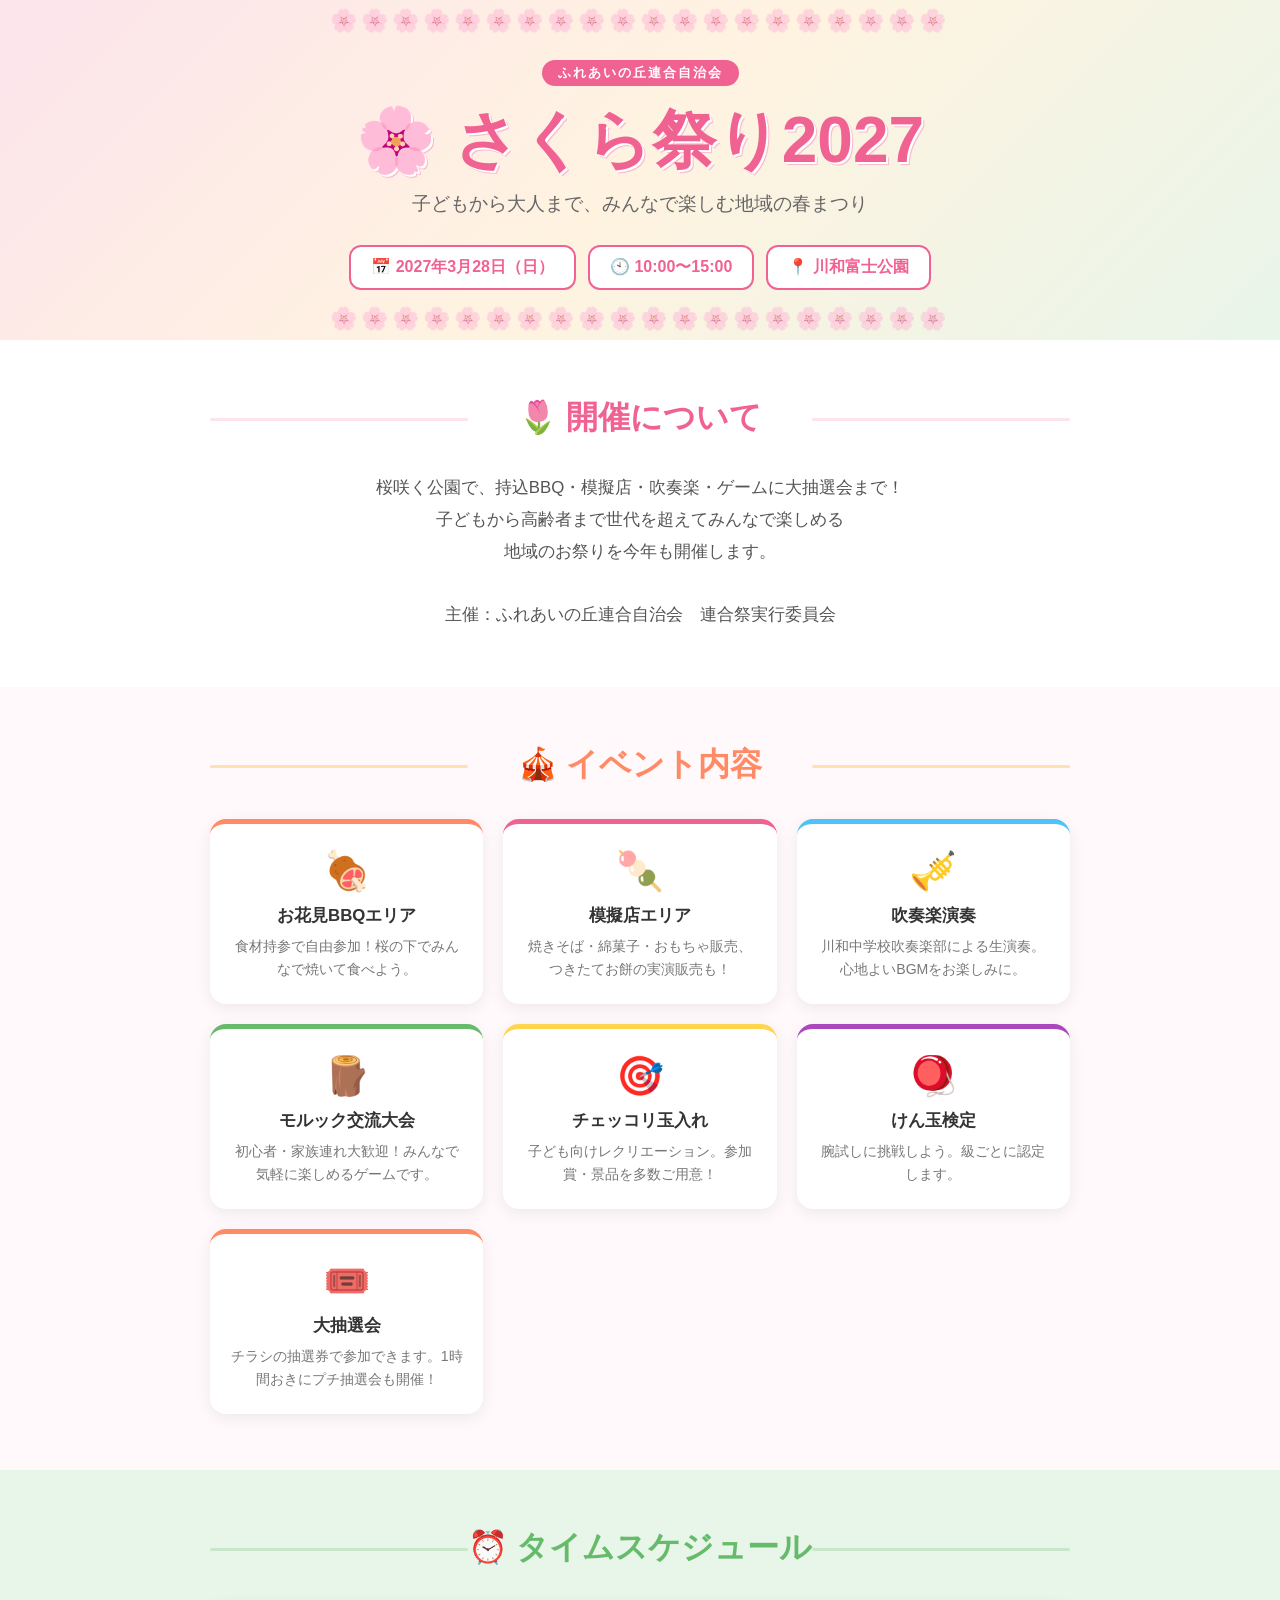
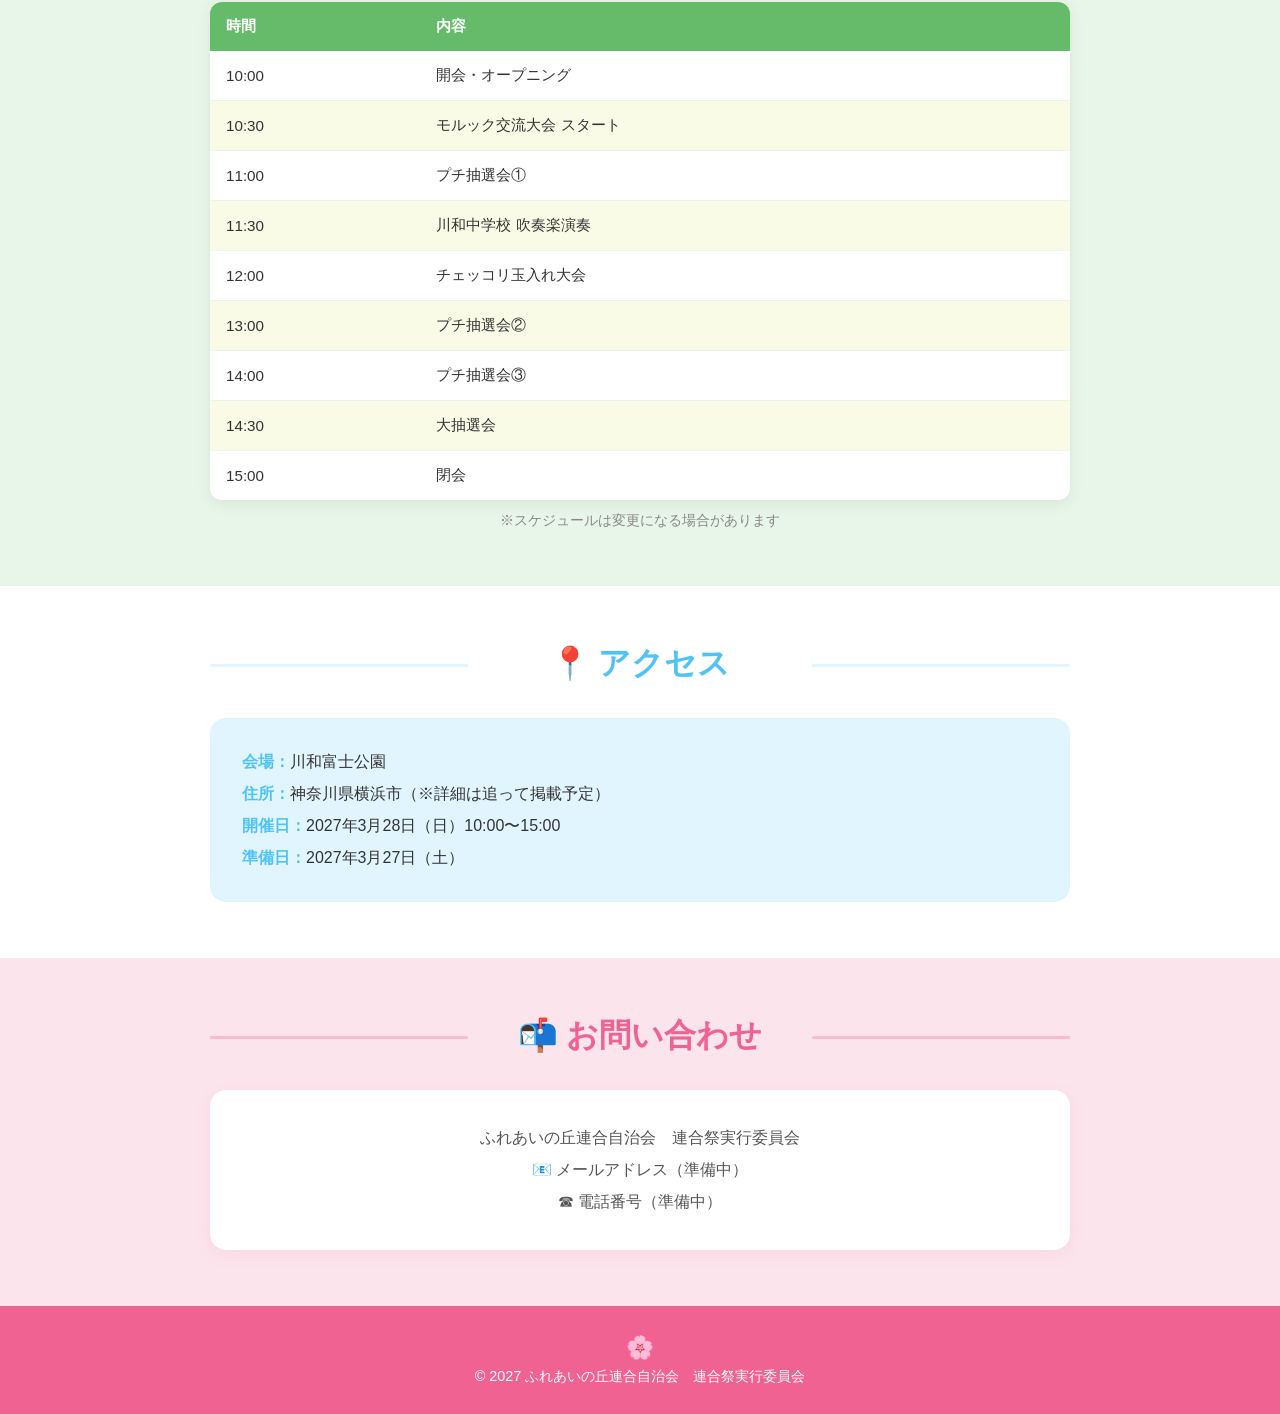
==== index.html @ 4906954d "Initial commit: さくら祭り2027 広報ホームページ" ====
<!DOCTYPE html>
<html lang="ja">
<head>
  <meta charset="UTF-8">
  <meta name="viewport" content="width=device-width, initial-scale=1.0">
  <title>さくら祭り2027｜ふれあいの丘連合自治会</title>
  <style>
    :root {
      --pink:   #f06292;
      --pink-l: #fce4ec;
      --green:  #66bb6a;
      --yellow: #ffd54f;
      --orange: #ff8a65;
      --blue:   #4fc3f7;
      --text:   #333;
    }

    * { box-sizing: border-box; margin: 0; padding: 0; }

    body {
      font-family: 'Hiragino Kaku Gothic ProN', 'Meiryo', sans-serif;
      color: var(--text);
      background: #fff9fb;
      overflow-x: hidden;
    }

    /* ===== HERO ===== */
    .hero {
      background: linear-gradient(135deg, #fce4ec 0%, #fff3e0 50%, #e8f5e9 100%);
      text-align: center;
      padding: 60px 20px 50px;
      position: relative;
      overflow: hidden;
    }

    .hero::before {
      content: "🌸🌸🌸🌸🌸🌸🌸🌸🌸🌸🌸🌸🌸🌸🌸🌸🌸🌸🌸🌸";
      position: absolute;
      top: 8px;
      left: 0;
      right: 0;
      font-size: 22px;
      letter-spacing: 4px;
      opacity: 0.55;
    }
    .hero::after {
      content: "🌸🌸🌸🌸🌸🌸🌸🌸🌸🌸🌸🌸🌸🌸🌸🌸🌸🌸🌸🌸";
      position: absolute;
      bottom: 8px;
      left: 0;
      right: 0;
      font-size: 22px;
      letter-spacing: 4px;
      opacity: 0.55;
    }

    .hero-badge {
      display: inline-block;
      background: var(--pink);
      color: #fff;
      font-size: 13px;
      font-weight: bold;
      padding: 4px 16px;
      border-radius: 20px;
      margin-bottom: 16px;
      letter-spacing: 2px;
    }

    .hero h1 {
      font-size: clamp(2rem, 8vw, 4rem);
      color: var(--pink);
      text-shadow: 2px 2px 0 #fff, 3px 3px 0 #f8bbd0;
      line-height: 1.2;
      margin-bottom: 12px;
    }

    .hero .subtitle {
      font-size: clamp(0.95rem, 3vw, 1.2rem);
      color: #666;
      margin-bottom: 28px;
    }

    .hero-info {
      display: inline-flex;
      flex-wrap: wrap;
      gap: 12px;
      justify-content: center;
    }

    .hero-info-item {
      background: #fff;
      border: 2px solid var(--pink);
      border-radius: 12px;
      padding: 10px 20px;
      font-size: 1rem;
      font-weight: bold;
      color: var(--pink);
    }

    /* ===== SECTION BASE ===== */
    section {
      padding: 56px 20px;
      max-width: 900px;
      margin: 0 auto;
    }

    .section-title {
      text-align: center;
      font-size: clamp(1.4rem, 4vw, 2rem);
      font-weight: bold;
      margin-bottom: 32px;
      position: relative;
    }

    .section-title span {
      display: inline-block;
      padding: 0 16px;
    }

    .section-title::before,
    .section-title::after {
      content: "";
      position: absolute;
      top: 50%;
      width: 30%;
      height: 3px;
      border-radius: 2px;
    }

    .section-title::before { left: 0; }
    .section-title::after  { right: 0; }

    /* ===== ABOUT ===== */
    .about-bg { background: #fff; }

    .about-bg .section-title { color: var(--pink); }
    .about-bg .section-title::before,
    .about-bg .section-title::after { background: var(--pink-l); }

    .about-text {
      font-size: 1.05rem;
      line-height: 1.9;
      text-align: center;
      color: #555;
    }

    /* ===== PROGRAM ===== */
    .program-bg { background: #fff9fb; }
    .program-bg .section-title { color: var(--orange); }
    .program-bg .section-title::before,
    .program-bg .section-title::after { background: #ffe0b2; }

    .program-grid {
      display: grid;
      grid-template-columns: repeat(auto-fit, minmax(220px, 1fr));
      gap: 20px;
    }

    .program-card {
      background: #fff;
      border-radius: 16px;
      padding: 24px 20px;
      text-align: center;
      box-shadow: 0 4px 16px rgba(0,0,0,0.07);
      transition: transform 0.2s;
      border-top: 5px solid;
    }

    .program-card:hover { transform: translateY(-4px); }

    .program-card:nth-child(1) { border-color: var(--orange); }
    .program-card:nth-child(2) { border-color: var(--pink); }
    .program-card:nth-child(3) { border-color: var(--blue); }
    .program-card:nth-child(4) { border-color: var(--green); }
    .program-card:nth-child(5) { border-color: var(--yellow); }
    .program-card:nth-child(6) { border-color: #ab47bc; }
    .program-card:nth-child(7) { border-color: var(--orange); }

    .program-card .icon { font-size: 2.4rem; margin-bottom: 10px; }
    .program-card h3 { font-size: 1.05rem; font-weight: bold; margin-bottom: 8px; }
    .program-card p  { font-size: 0.88rem; color: #777; line-height: 1.6; }

    /* ===== SCHEDULE ===== */
    .schedule-bg { background: #e8f5e9; }
    .schedule-bg .section-title { color: var(--green); }
    .schedule-bg .section-title::before,
    .schedule-bg .section-title::after { background: #c8e6c9; }

    .schedule-table {
      width: 100%;
      border-collapse: collapse;
      background: #fff;
      border-radius: 12px;
      overflow: hidden;
      box-shadow: 0 4px 16px rgba(0,0,0,0.07);
    }

    .schedule-table th {
      background: var(--green);
      color: #fff;
      padding: 14px 16px;
      text-align: left;
      font-size: 0.95rem;
    }

    .schedule-table td {
      padding: 14px 16px;
      border-bottom: 1px solid #e8f5e9;
      font-size: 0.95rem;
    }

    .schedule-table tr:last-child td { border-bottom: none; }
    .schedule-table tr:nth-child(even) td { background: #f9fbe7; }

    /* ===== ACCESS ===== */
    .access-bg { background: #fff; }
    .access-bg .section-title { color: var(--blue); }
    .access-bg .section-title::before,
    .access-bg .section-title::after { background: #e1f5fe; }

    .access-box {
      background: #e1f5fe;
      border-radius: 16px;
      padding: 28px 32px;
      font-size: 1rem;
      line-height: 2;
    }

    .access-box strong { color: var(--blue); }

    /* ===== CONTACT ===== */
    .contact-bg { background: var(--pink-l); }
    .contact-bg .section-title { color: var(--pink); }
    .contact-bg .section-title::before,
    .contact-bg .section-title::after { background: #f8bbd0; }

    .contact-box {
      background: #fff;
      border-radius: 16px;
      padding: 32px;
      text-align: center;
      box-shadow: 0 4px 16px rgba(240,98,146,0.1);
    }

    .contact-box p { font-size: 1rem; line-height: 2; color: #555; }

    /* ===== FOOTER ===== */
    footer {
      background: var(--pink);
      color: #fff;
      text-align: center;
      padding: 28px 20px;
      font-size: 0.9rem;
    }

    footer .footer-emoji { font-size: 1.4rem; margin-bottom: 6px; }
  </style>
</head>
<body>

<!-- HERO -->
<header class="hero">
  <div class="hero-badge">ふれあいの丘連合自治会</div>
  <h1>🌸 さくら祭り2027</h1>
  <p class="subtitle">子どもから大人まで、みんなで楽しむ地域の春まつり</p>
  <div class="hero-info">
    <div class="hero-info-item">📅 2027年3月28日（日）</div>
    <div class="hero-info-item">🕙 10:00〜15:00</div>
    <div class="hero-info-item">📍 川和富士公園</div>
  </div>
</header>

<!-- ABOUT -->
<div class="about-bg">
  <section>
    <h2 class="section-title"><span>🌷 開催について</span></h2>
    <p class="about-text">
      桜咲く公園で、持込BBQ・模擬店・吹奏楽・ゲームに大抽選会まで！<br>
      子どもから高齢者まで世代を超えてみんなで楽しめる<br>
      地域のお祭りを今年も開催します。<br><br>
      主催：ふれあいの丘連合自治会　連合祭実行委員会
    </p>
  </section>
</div>

<!-- PROGRAM -->
<div class="program-bg">
  <section>
    <h2 class="section-title"><span>🎪 イベント内容</span></h2>
    <div class="program-grid">

      <div class="program-card">
        <div class="icon">🍖</div>
        <h3>お花見BBQエリア</h3>
        <p>食材持参で自由参加！桜の下でみんなで焼いて食べよう。</p>
      </div>

      <div class="program-card">
        <div class="icon">🍡</div>
        <h3>模擬店エリア</h3>
        <p>焼きそば・綿菓子・おもちゃ販売、つきたてお餅の実演販売も！</p>
      </div>

      <div class="program-card">
        <div class="icon">🎺</div>
        <h3>吹奏楽演奏</h3>
        <p>川和中学校吹奏楽部による生演奏。心地よいBGMをお楽しみに。</p>
      </div>

      <div class="program-card">
        <div class="icon">🪵</div>
        <h3>モルック交流大会</h3>
        <p>初心者・家族連れ大歓迎！みんなで気軽に楽しめるゲームです。</p>
      </div>

      <div class="program-card">
        <div class="icon">🎯</div>
        <h3>チェッコリ玉入れ</h3>
        <p>子ども向けレクリエーション。参加賞・景品を多数ご用意！</p>
      </div>

      <div class="program-card">
        <div class="icon">🪀</div>
        <h3>けん玉検定</h3>
        <p>腕試しに挑戦しよう。級ごとに認定します。</p>
      </div>

      <div class="program-card">
        <div class="icon">🎟️</div>
        <h3>大抽選会</h3>
        <p>チラシの抽選券で参加できます。1時間おきにプチ抽選会も開催！</p>
      </div>

    </div>
  </section>
</div>

<!-- SCHEDULE -->
<div class="schedule-bg">
  <section>
    <h2 class="section-title"><span>⏰ タイムスケジュール</span></h2>
    <table class="schedule-table">
      <thead>
        <tr>
          <th>時間</th>
          <th>内容</th>
        </tr>
      </thead>
      <tbody>
        <tr><td>10:00</td><td>開会・オープニング</td></tr>
        <tr><td>10:30</td><td>モルック交流大会 スタート</td></tr>
        <tr><td>11:00</td><td>プチ抽選会①</td></tr>
        <tr><td>11:30</td><td>川和中学校 吹奏楽演奏</td></tr>
        <tr><td>12:00</td><td>チェッコリ玉入れ大会</td></tr>
        <tr><td>13:00</td><td>プチ抽選会②</td></tr>
        <tr><td>14:00</td><td>プチ抽選会③</td></tr>
        <tr><td>14:30</td><td>大抽選会</td></tr>
        <tr><td>15:00</td><td>閉会</td></tr>
      </tbody>
    </table>
    <p style="text-align:center; margin-top:12px; font-size:0.85rem; color:#888;">※スケジュールは変更になる場合があります</p>
  </section>
</div>

<!-- ACCESS -->
<div class="access-bg">
  <section>
    <h2 class="section-title"><span>📍 アクセス</span></h2>
    <div class="access-box">
      <strong>会場：</strong>川和富士公園<br>
      <strong>住所：</strong>神奈川県横浜市（※詳細は追って掲載予定）<br>
      <strong>開催日：</strong>2027年3月28日（日）10:00〜15:00<br>
      <strong>準備日：</strong>2027年3月27日（土）
    </div>
  </section>
</div>

<!-- CONTACT -->
<div class="contact-bg">
  <section>
    <h2 class="section-title"><span>📬 お問い合わせ</span></h2>
    <div class="contact-box">
      <p>
        ふれあいの丘連合自治会　連合祭実行委員会<br>
        📧 メールアドレス（準備中）<br>
        ☎ 電話番号（準備中）
      </p>
    </div>
  </section>
</div>

<!-- FOOTER -->
<footer>
  <div class="footer-emoji">🌸</div>
  <p>© 2027 ふれあいの丘連合自治会　連合祭実行委員会</p>
</footer>

</body>
</html>
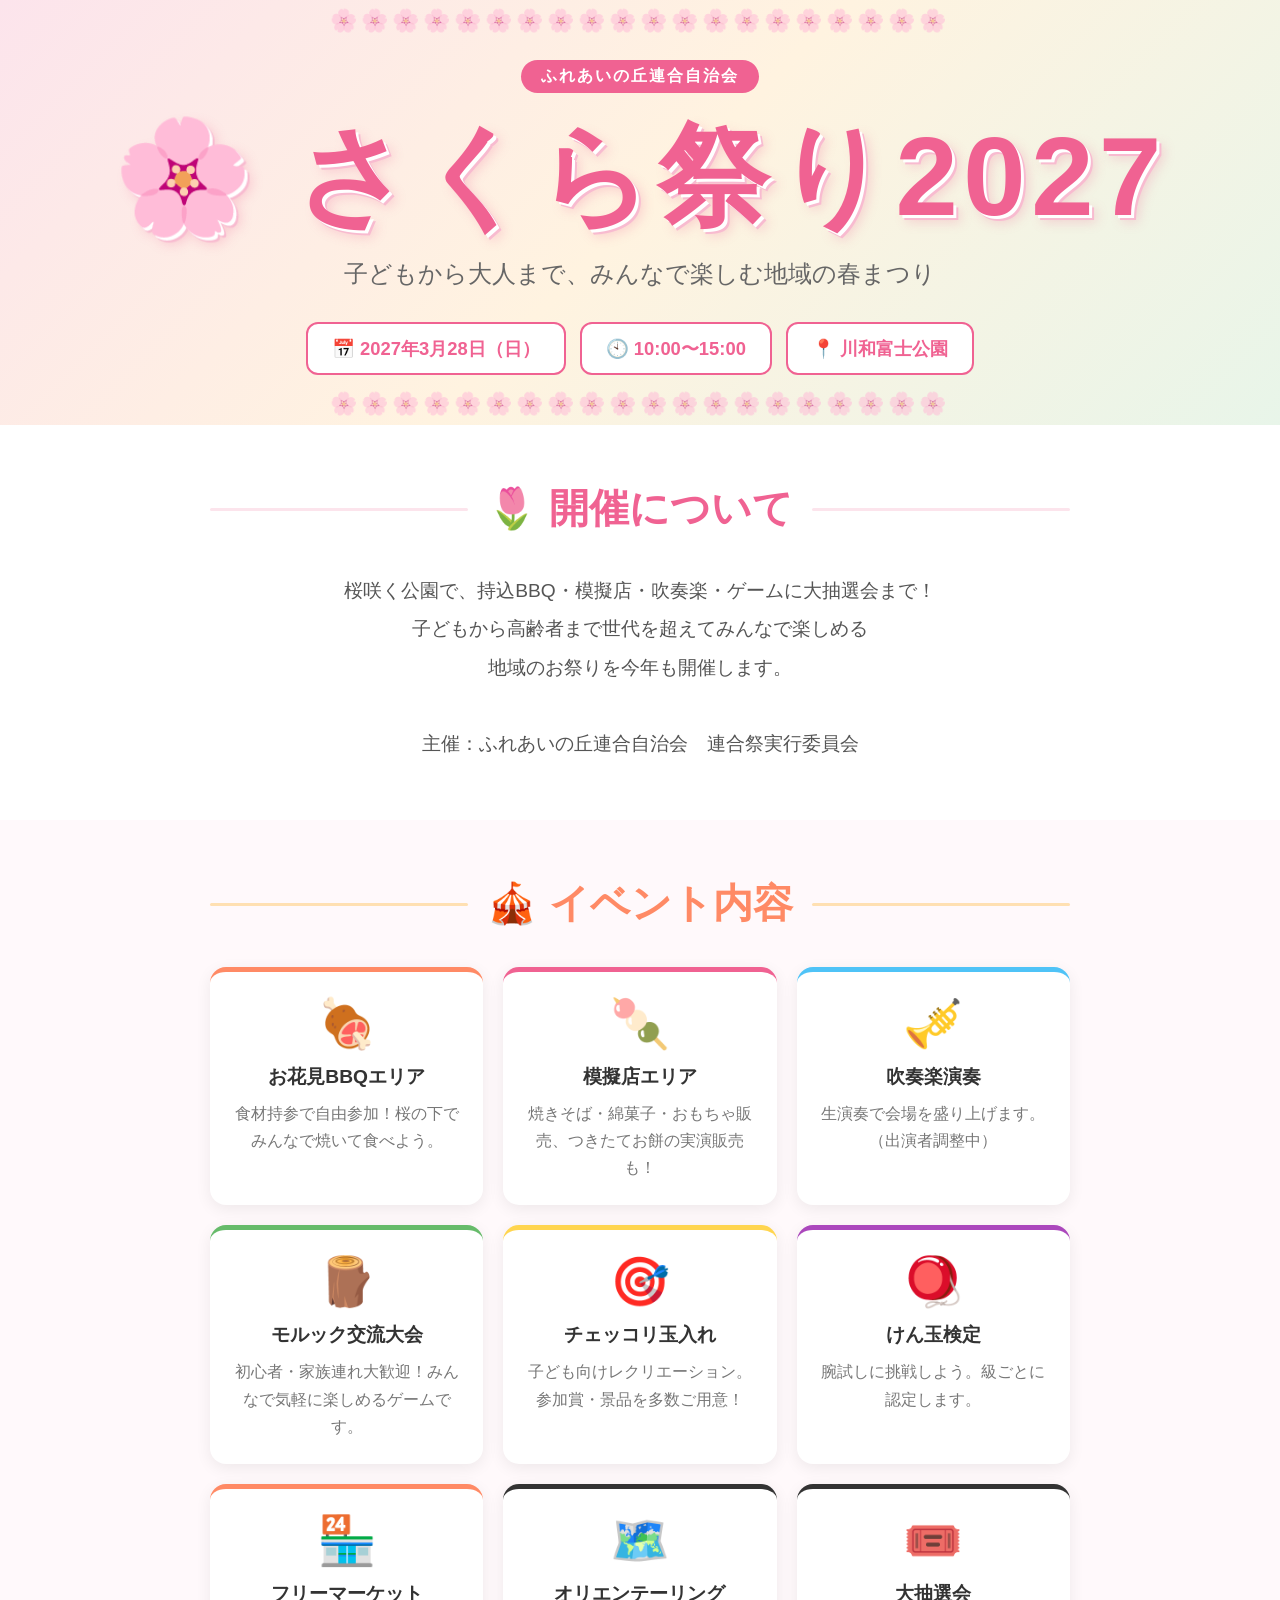
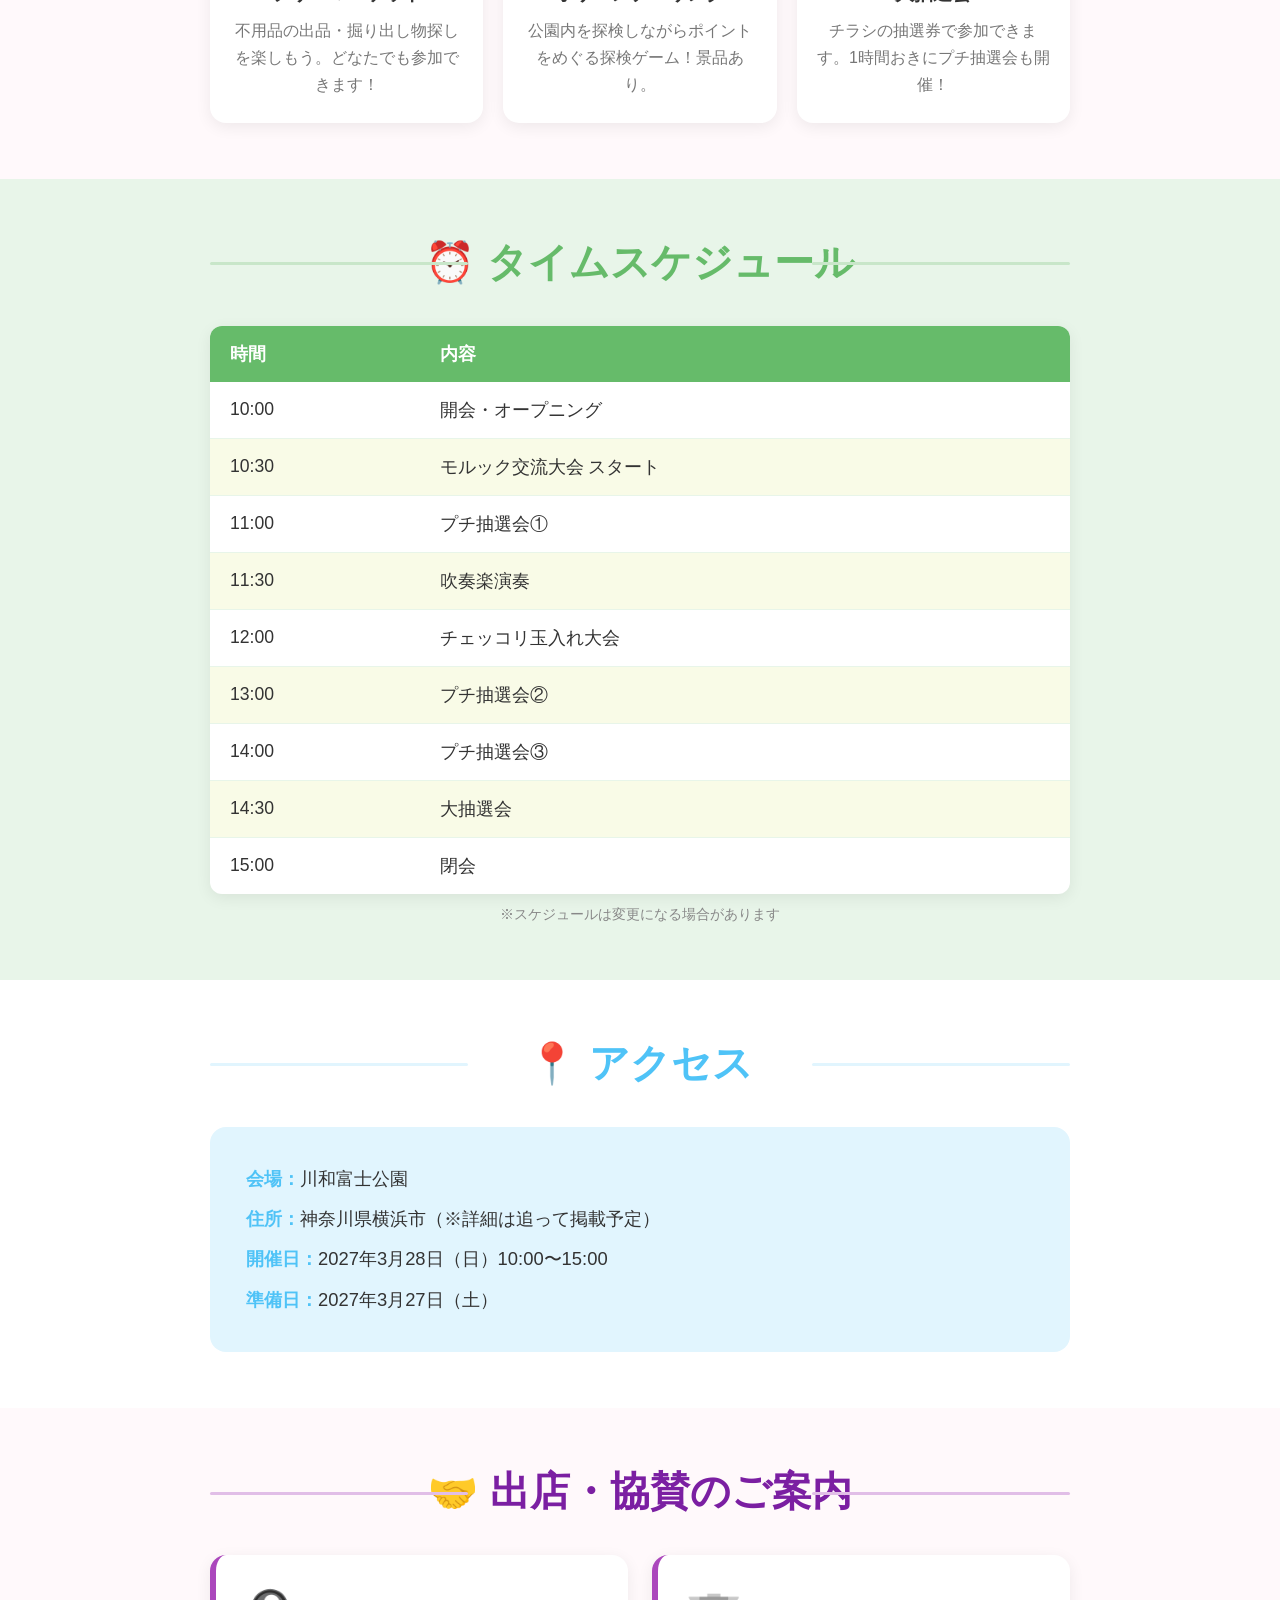
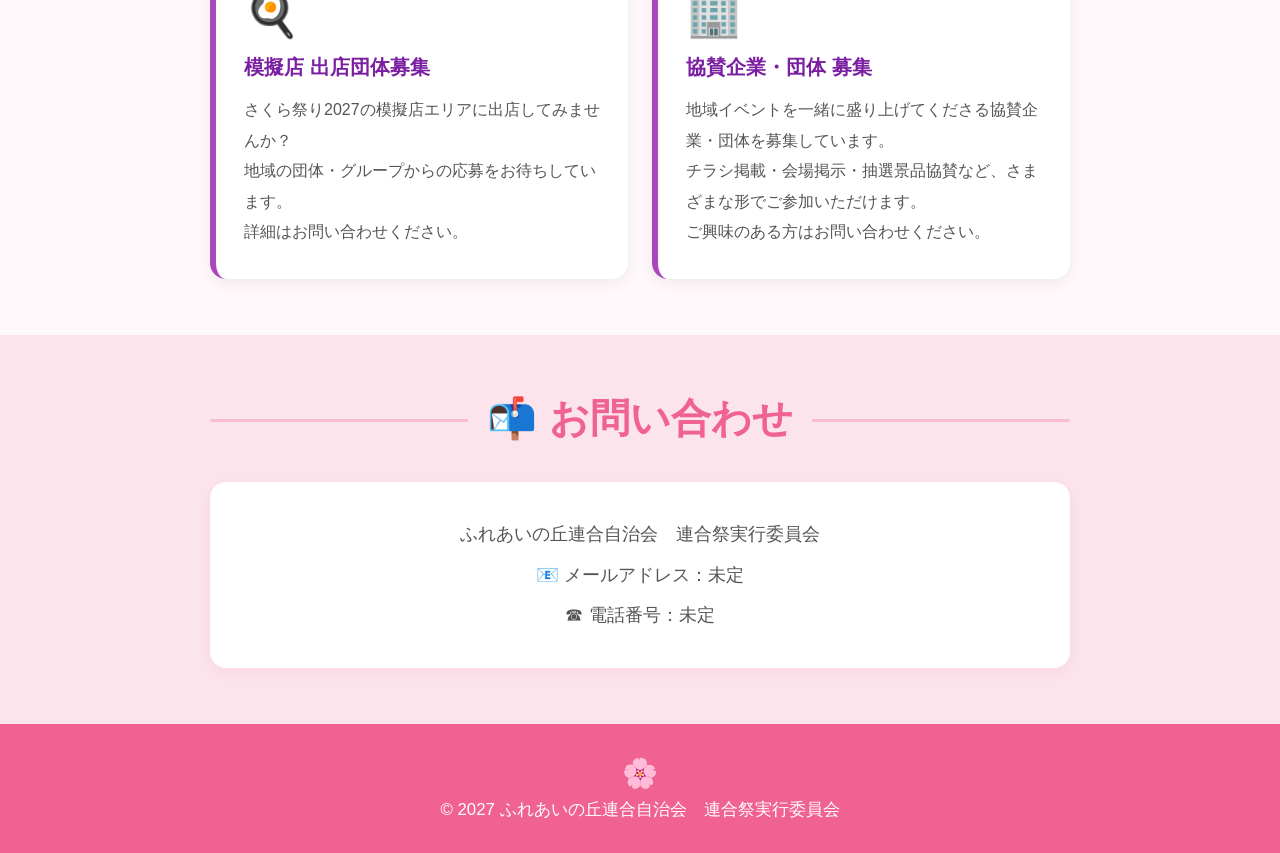
==== commit 4867f6f0: "イベント追加・修正、出店・協賛セクション追加、問い合わせ先を未定に変更" ====
--- a/index.html
+++ b/index.html
@@ -4,257 +4,7 @@
   <meta charset="UTF-8">
   <meta name="viewport" content="width=device-width, initial-scale=1.0">
   <title>さくら祭り2027｜ふれあいの丘連合自治会</title>
-  <style>
-    :root {
-      --pink:   #f06292;
-      --pink-l: #fce4ec;
-      --green:  #66bb6a;
-      --yellow: #ffd54f;
-      --orange: #ff8a65;
-      --blue:   #4fc3f7;
-      --text:   #333;
-    }
-
-    * { box-sizing: border-box; margin: 0; padding: 0; }
-
-    body {
-      font-family: 'Hiragino Kaku Gothic ProN', 'Meiryo', sans-serif;
-      color: var(--text);
-      background: #fff9fb;
-      overflow-x: hidden;
-    }
-
-    /* ===== HERO ===== */
-    .hero {
-      background: linear-gradient(135deg, #fce4ec 0%, #fff3e0 50%, #e8f5e9 100%);
-      text-align: center;
-      padding: 60px 20px 50px;
-      position: relative;
-      overflow: hidden;
-    }
-
-    .hero::before {
-      content: "🌸🌸🌸🌸🌸🌸🌸🌸🌸🌸🌸🌸🌸🌸🌸🌸🌸🌸🌸🌸";
-      position: absolute;
-      top: 8px;
-      left: 0;
-      right: 0;
-      font-size: 22px;
-      letter-spacing: 4px;
-      opacity: 0.55;
-    }
-    .hero::after {
-      content: "🌸🌸🌸🌸🌸🌸🌸🌸🌸🌸🌸🌸🌸🌸🌸🌸🌸🌸🌸🌸";
-      position: absolute;
-      bottom: 8px;
-      left: 0;
-      right: 0;
-      font-size: 22px;
-      letter-spacing: 4px;
-      opacity: 0.55;
-    }
-
-    .hero-badge {
-      display: inline-block;
-      background: var(--pink);
-      color: #fff;
-      font-size: 13px;
-      font-weight: bold;
-      padding: 4px 16px;
-      border-radius: 20px;
-      margin-bottom: 16px;
-      letter-spacing: 2px;
-    }
-
-    .hero h1 {
-      font-size: clamp(2rem, 8vw, 4rem);
-      color: var(--pink);
-      text-shadow: 2px 2px 0 #fff, 3px 3px 0 #f8bbd0;
-      line-height: 1.2;
-      margin-bottom: 12px;
-    }
-
-    .hero .subtitle {
-      font-size: clamp(0.95rem, 3vw, 1.2rem);
-      color: #666;
-      margin-bottom: 28px;
-    }
-
-    .hero-info {
-      display: inline-flex;
-      flex-wrap: wrap;
-      gap: 12px;
-      justify-content: center;
-    }
-
-    .hero-info-item {
-      background: #fff;
-      border: 2px solid var(--pink);
-      border-radius: 12px;
-      padding: 10px 20px;
-      font-size: 1rem;
-      font-weight: bold;
-      color: var(--pink);
-    }
-
-    /* ===== SECTION BASE ===== */
-    section {
-      padding: 56px 20px;
-      max-width: 900px;
-      margin: 0 auto;
-    }
-
-    .section-title {
-      text-align: center;
-      font-size: clamp(1.4rem, 4vw, 2rem);
-      font-weight: bold;
-      margin-bottom: 32px;
-      position: relative;
-    }
-
-    .section-title span {
-      display: inline-block;
-      padding: 0 16px;
-    }
-
-    .section-title::before,
-    .section-title::after {
-      content: "";
-      position: absolute;
-      top: 50%;
-      width: 30%;
-      height: 3px;
-      border-radius: 2px;
-    }
-
-    .section-title::before { left: 0; }
-    .section-title::after  { right: 0; }
-
-    /* ===== ABOUT ===== */
-    .about-bg { background: #fff; }
-
-    .about-bg .section-title { color: var(--pink); }
-    .about-bg .section-title::before,
-    .about-bg .section-title::after { background: var(--pink-l); }
-
-    .about-text {
-      font-size: 1.05rem;
-      line-height: 1.9;
-      text-align: center;
-      color: #555;
-    }
-
-    /* ===== PROGRAM ===== */
-    .program-bg { background: #fff9fb; }
-    .program-bg .section-title { color: var(--orange); }
-    .program-bg .section-title::before,
-    .program-bg .section-title::after { background: #ffe0b2; }
-
-    .program-grid {
-      display: grid;
-      grid-template-columns: repeat(auto-fit, minmax(220px, 1fr));
-      gap: 20px;
-    }
-
-    .program-card {
-      background: #fff;
-      border-radius: 16px;
-      padding: 24px 20px;
-      text-align: center;
-      box-shadow: 0 4px 16px rgba(0,0,0,0.07);
-      transition: transform 0.2s;
-      border-top: 5px solid;
-    }
-
-    .program-card:hover { transform: translateY(-4px); }
-
-    .program-card:nth-child(1) { border-color: var(--orange); }
-    .program-card:nth-child(2) { border-color: var(--pink); }
-    .program-card:nth-child(3) { border-color: var(--blue); }
-    .program-card:nth-child(4) { border-color: var(--green); }
-    .program-card:nth-child(5) { border-color: var(--yellow); }
-    .program-card:nth-child(6) { border-color: #ab47bc; }
-    .program-card:nth-child(7) { border-color: var(--orange); }
-
-    .program-card .icon { font-size: 2.4rem; margin-bottom: 10px; }
-    .program-card h3 { font-size: 1.05rem; font-weight: bold; margin-bottom: 8px; }
-    .program-card p  { font-size: 0.88rem; color: #777; line-height: 1.6; }
-
-    /* ===== SCHEDULE ===== */
-    .schedule-bg { background: #e8f5e9; }
-    .schedule-bg .section-title { color: var(--green); }
-    .schedule-bg .section-title::before,
-    .schedule-bg .section-title::after { background: #c8e6c9; }
-
-    .schedule-table {
-      width: 100%;
-      border-collapse: collapse;
-      background: #fff;
-      border-radius: 12px;
-      overflow: hidden;
-      box-shadow: 0 4px 16px rgba(0,0,0,0.07);
-    }
-
-    .schedule-table th {
-      background: var(--green);
-      color: #fff;
-      padding: 14px 16px;
-      text-align: left;
-      font-size: 0.95rem;
-    }
-
-    .schedule-table td {
-      padding: 14px 16px;
-      border-bottom: 1px solid #e8f5e9;
-      font-size: 0.95rem;
-    }
-
-    .schedule-table tr:last-child td { border-bottom: none; }
-    .schedule-table tr:nth-child(even) td { background: #f9fbe7; }
-
-    /* ===== ACCESS ===== */
-    .access-bg { background: #fff; }
-    .access-bg .section-title { color: var(--blue); }
-    .access-bg .section-title::before,
-    .access-bg .section-title::after { background: #e1f5fe; }
-
-    .access-box {
-      background: #e1f5fe;
-      border-radius: 16px;
-      padding: 28px 32px;
-      font-size: 1rem;
-      line-height: 2;
-    }
-
-    .access-box strong { color: var(--blue); }
-
-    /* ===== CONTACT ===== */
-    .contact-bg { background: var(--pink-l); }
-    .contact-bg .section-title { color: var(--pink); }
-    .contact-bg .section-title::before,
-    .contact-bg .section-title::after { background: #f8bbd0; }
-
-    .contact-box {
-      background: #fff;
-      border-radius: 16px;
-      padding: 32px;
-      text-align: center;
-      box-shadow: 0 4px 16px rgba(240,98,146,0.1);
-    }
-
-    .contact-box p { font-size: 1rem; line-height: 2; color: #555; }
-
-    /* ===== FOOTER ===== */
-    footer {
-      background: var(--pink);
-      color: #fff;
-      text-align: center;
-      padding: 28px 20px;
-      font-size: 0.9rem;
-    }
-
-    footer .footer-emoji { font-size: 1.4rem; margin-bottom: 6px; }
-  </style>
+  <link rel="stylesheet" href="style.css">
 </head>
 <body>
 
@@ -304,7 +54,7 @@
       <div class="program-card">
         <div class="icon">🎺</div>
         <h3>吹奏楽演奏</h3>
-        <p>川和中学校吹奏楽部による生演奏。心地よいBGMをお楽しみに。</p>
+        <p>生演奏で会場を盛り上げます。（出演者調整中）</p>
       </div>
 
       <div class="program-card">
@@ -323,6 +73,18 @@
         <div class="icon">🪀</div>
         <h3>けん玉検定</h3>
         <p>腕試しに挑戦しよう。級ごとに認定します。</p>
+      </div>
+
+      <div class="program-card">
+        <div class="icon">🏪</div>
+        <h3>フリーマーケット</h3>
+        <p>不用品の出品・掘り出し物探しを楽しもう。どなたでも参加できます！</p>
+      </div>
+
+      <div class="program-card">
+        <div class="icon">🗺️</div>
+        <h3>オリエンテーリング</h3>
+        <p>公園内を探検しながらポイントをめぐる探検ゲーム！景品あり。</p>
       </div>
 
       <div class="program-card">
@@ -350,7 +112,7 @@
         <tr><td>10:00</td><td>開会・オープニング</td></tr>
         <tr><td>10:30</td><td>モルック交流大会 スタート</td></tr>
         <tr><td>11:00</td><td>プチ抽選会①</td></tr>
-        <tr><td>11:30</td><td>川和中学校 吹奏楽演奏</td></tr>
+        <tr><td>11:30</td><td>吹奏楽演奏</td></tr>
         <tr><td>12:00</td><td>チェッコリ玉入れ大会</td></tr>
         <tr><td>13:00</td><td>プチ抽選会②</td></tr>
         <tr><td>14:00</td><td>プチ抽選会③</td></tr>
@@ -375,6 +137,36 @@
   </section>
 </div>
 
+<!-- RECRUIT -->
+<div class="recruit-bg">
+  <section>
+    <h2 class="section-title"><span>🤝 出店・協賛のご案内</span></h2>
+    <div class="recruit-grid">
+
+      <div class="recruit-card">
+        <div class="recruit-icon">🍳</div>
+        <h3>模擬店 出店団体募集</h3>
+        <p>
+          さくら祭り2027の模擬店エリアに出店してみませんか？<br>
+          地域の団体・グループからの応募をお待ちしています。<br>
+          詳細はお問い合わせください。
+        </p>
+      </div>
+
+      <div class="recruit-card">
+        <div class="recruit-icon">🏢</div>
+        <h3>協賛企業・団体 募集</h3>
+        <p>
+          地域イベントを一緒に盛り上げてくださる協賛企業・団体を募集しています。<br>
+          チラシ掲載・会場掲示・抽選景品協賛など、さまざまな形でご参加いただけます。<br>
+          ご興味のある方はお問い合わせください。
+        </p>
+      </div>
+
+    </div>
+  </section>
+</div>
+
 <!-- CONTACT -->
 <div class="contact-bg">
   <section>
@@ -382,8 +174,8 @@
     <div class="contact-box">
       <p>
         ふれあいの丘連合自治会　連合祭実行委員会<br>
-        📧 メールアドレス（準備中）<br>
-        ☎ 電話番号（準備中）
+        📧 メールアドレス：未定<br>
+        ☎ 電話番号：未定
       </p>
     </div>
   </section>
--- a/style.css
+++ b/style.css
@@ -0,0 +1,275 @@
+:root {
+  --pink:   #f06292;
+  --pink-l: #fce4ec;
+  --green:  #66bb6a;
+  --yellow: #ffd54f;
+  --orange: #ff8a65;
+  --blue:   #4fc3f7;
+  --text:   #333;
+}
+
+* { box-sizing: border-box; margin: 0; padding: 0; }
+
+body {
+  font-family: 'Hiragino Kaku Gothic ProN', 'Meiryo', sans-serif;
+  color: var(--text);
+  background: #fff9fb;
+  overflow-x: hidden;
+}
+
+/* ===== HERO ===== */
+.hero {
+  background: linear-gradient(135deg, #fce4ec 0%, #fff3e0 50%, #e8f5e9 100%);
+  text-align: center;
+  padding: 60px 20px 50px;
+  position: relative;
+  overflow: hidden;
+}
+
+.hero::before {
+  content: "🌸🌸🌸🌸🌸🌸🌸🌸🌸🌸🌸🌸🌸🌸🌸🌸🌸🌸🌸🌸";
+  position: absolute;
+  top: 8px;
+  left: 0;
+  right: 0;
+  font-size: 22px;
+  letter-spacing: 4px;
+  opacity: 0.55;
+}
+.hero::after {
+  content: "🌸🌸🌸🌸🌸🌸🌸🌸🌸🌸🌸🌸🌸🌸🌸🌸🌸🌸🌸🌸";
+  position: absolute;
+  bottom: 8px;
+  left: 0;
+  right: 0;
+  font-size: 22px;
+  letter-spacing: 4px;
+  opacity: 0.55;
+}
+
+.hero-badge {
+  display: inline-block;
+  background: var(--pink);
+  color: #fff;
+  font-size: 16px;
+  font-weight: bold;
+  padding: 6px 20px;
+  border-radius: 20px;
+  margin-bottom: 20px;
+  letter-spacing: 2px;
+}
+
+.hero h1 {
+  font-size: clamp(3.5rem, 14vw, 7rem);
+  color: var(--pink);
+  text-shadow: 3px 3px 0 #fff, 5px 5px 0 #f8bbd0, 7px 7px 12px rgba(240,98,146,0.25);
+  line-height: 1.15;
+  margin-bottom: 16px;
+  font-weight: 900;
+  letter-spacing: 0.05em;
+}
+
+.hero .subtitle {
+  font-size: clamp(1.1rem, 3.5vw, 1.5rem);
+  color: #666;
+  margin-bottom: 32px;
+}
+
+.hero-info {
+  display: inline-flex;
+  flex-wrap: wrap;
+  gap: 14px;
+  justify-content: center;
+}
+
+.hero-info-item {
+  background: #fff;
+  border: 2px solid var(--pink);
+  border-radius: 12px;
+  padding: 12px 24px;
+  font-size: 1.15rem;
+  font-weight: bold;
+  color: var(--pink);
+}
+
+/* ===== SECTION BASE ===== */
+section {
+  padding: 56px 20px;
+  max-width: 900px;
+  margin: 0 auto;
+}
+
+.section-title {
+  text-align: center;
+  font-size: clamp(1.7rem, 4.5vw, 2.5rem);
+  font-weight: bold;
+  margin-bottom: 36px;
+  position: relative;
+}
+
+.section-title span {
+  display: inline-block;
+  padding: 0 16px;
+}
+
+.section-title::before,
+.section-title::after {
+  content: "";
+  position: absolute;
+  top: 50%;
+  width: 30%;
+  height: 3px;
+  border-radius: 2px;
+}
+
+.section-title::before { left: 0; }
+.section-title::after  { right: 0; }
+
+/* ===== ABOUT ===== */
+.about-bg { background: #fff; }
+
+.about-bg .section-title { color: var(--pink); }
+.about-bg .section-title::before,
+.about-bg .section-title::after { background: var(--pink-l); }
+
+.about-text {
+  font-size: 1.2rem;
+  line-height: 2;
+  text-align: center;
+  color: #555;
+}
+
+/* ===== PROGRAM ===== */
+.program-bg { background: #fff9fb; }
+.program-bg .section-title { color: var(--orange); }
+.program-bg .section-title::before,
+.program-bg .section-title::after { background: #ffe0b2; }
+
+.program-grid {
+  display: grid;
+  grid-template-columns: repeat(auto-fit, minmax(220px, 1fr));
+  gap: 20px;
+}
+
+.program-card {
+  background: #fff;
+  border-radius: 16px;
+  padding: 24px 20px;
+  text-align: center;
+  box-shadow: 0 4px 16px rgba(0,0,0,0.07);
+  transition: transform 0.2s;
+  border-top: 5px solid;
+}
+
+.program-card:hover { transform: translateY(-4px); }
+
+.program-card:nth-child(1) { border-color: var(--orange); }
+.program-card:nth-child(2) { border-color: var(--pink); }
+.program-card:nth-child(3) { border-color: var(--blue); }
+.program-card:nth-child(4) { border-color: var(--green); }
+.program-card:nth-child(5) { border-color: var(--yellow); }
+.program-card:nth-child(6) { border-color: #ab47bc; }
+.program-card:nth-child(7) { border-color: var(--orange); }
+
+.program-card .icon { font-size: 3rem; margin-bottom: 12px; }
+.program-card h3 { font-size: 1.2rem; font-weight: bold; margin-bottom: 10px; }
+.program-card p  { font-size: 1rem; color: #777; line-height: 1.7; }
+
+/* ===== SCHEDULE ===== */
+.schedule-bg { background: #e8f5e9; }
+.schedule-bg .section-title { color: var(--green); }
+.schedule-bg .section-title::before,
+.schedule-bg .section-title::after { background: #c8e6c9; }
+
+.schedule-table {
+  width: 100%;
+  border-collapse: collapse;
+  background: #fff;
+  border-radius: 12px;
+  overflow: hidden;
+  box-shadow: 0 4px 16px rgba(0,0,0,0.07);
+}
+
+.schedule-table th {
+  background: var(--green);
+  color: #fff;
+  padding: 16px 20px;
+  text-align: left;
+  font-size: 1.1rem;
+}
+
+.schedule-table td {
+  padding: 16px 20px;
+  border-bottom: 1px solid #e8f5e9;
+  font-size: 1.1rem;
+}
+
+.schedule-table tr:last-child td { border-bottom: none; }
+.schedule-table tr:nth-child(even) td { background: #f9fbe7; }
+
+/* ===== ACCESS ===== */
+.access-bg { background: #fff; }
+.access-bg .section-title { color: var(--blue); }
+.access-bg .section-title::before,
+.access-bg .section-title::after { background: #e1f5fe; }
+
+.access-box {
+  background: #e1f5fe;
+  border-radius: 16px;
+  padding: 32px 36px;
+  font-size: 1.15rem;
+  line-height: 2.2;
+}
+
+.access-box strong { color: var(--blue); }
+
+/* ===== RECRUIT ===== */
+.recruit-bg { background: #fff9fb; }
+.recruit-bg .section-title { color: #7b1fa2; }
+.recruit-bg .section-title::before,
+.recruit-bg .section-title::after { background: #e1bee7; }
+
+.recruit-grid {
+  display: grid;
+  grid-template-columns: repeat(auto-fit, minmax(280px, 1fr));
+  gap: 24px;
+}
+
+.recruit-card {
+  background: #fff;
+  border-radius: 16px;
+  padding: 32px 28px;
+  box-shadow: 0 4px 16px rgba(0,0,0,0.07);
+  border-left: 6px solid #ab47bc;
+}
+
+.recruit-icon { font-size: 2.8rem; margin-bottom: 14px; }
+.recruit-card h3 { font-size: 1.25rem; font-weight: bold; margin-bottom: 14px; color: #7b1fa2; }
+.recruit-card p  { font-size: 1rem; color: #555; line-height: 1.9; }
+
+/* ===== CONTACT ===== */
+.contact-bg { background: var(--pink-l); }
+.contact-bg .section-title { color: var(--pink); }
+.contact-bg .section-title::before,
+.contact-bg .section-title::after { background: #f8bbd0; }
+
+.contact-box {
+  background: #fff;
+  border-radius: 16px;
+  padding: 32px;
+  text-align: center;
+  box-shadow: 0 4px 16px rgba(240,98,146,0.1);
+}
+
+.contact-box p { font-size: 1.15rem; line-height: 2.2; color: #555; }
+
+/* ===== FOOTER ===== */
+footer {
+  background: var(--pink);
+  color: #fff;
+  text-align: center;
+  padding: 32px 20px;
+  font-size: 1.05rem;
+}
+
+footer .footer-emoji { font-size: 1.8rem; margin-bottom: 8px; }
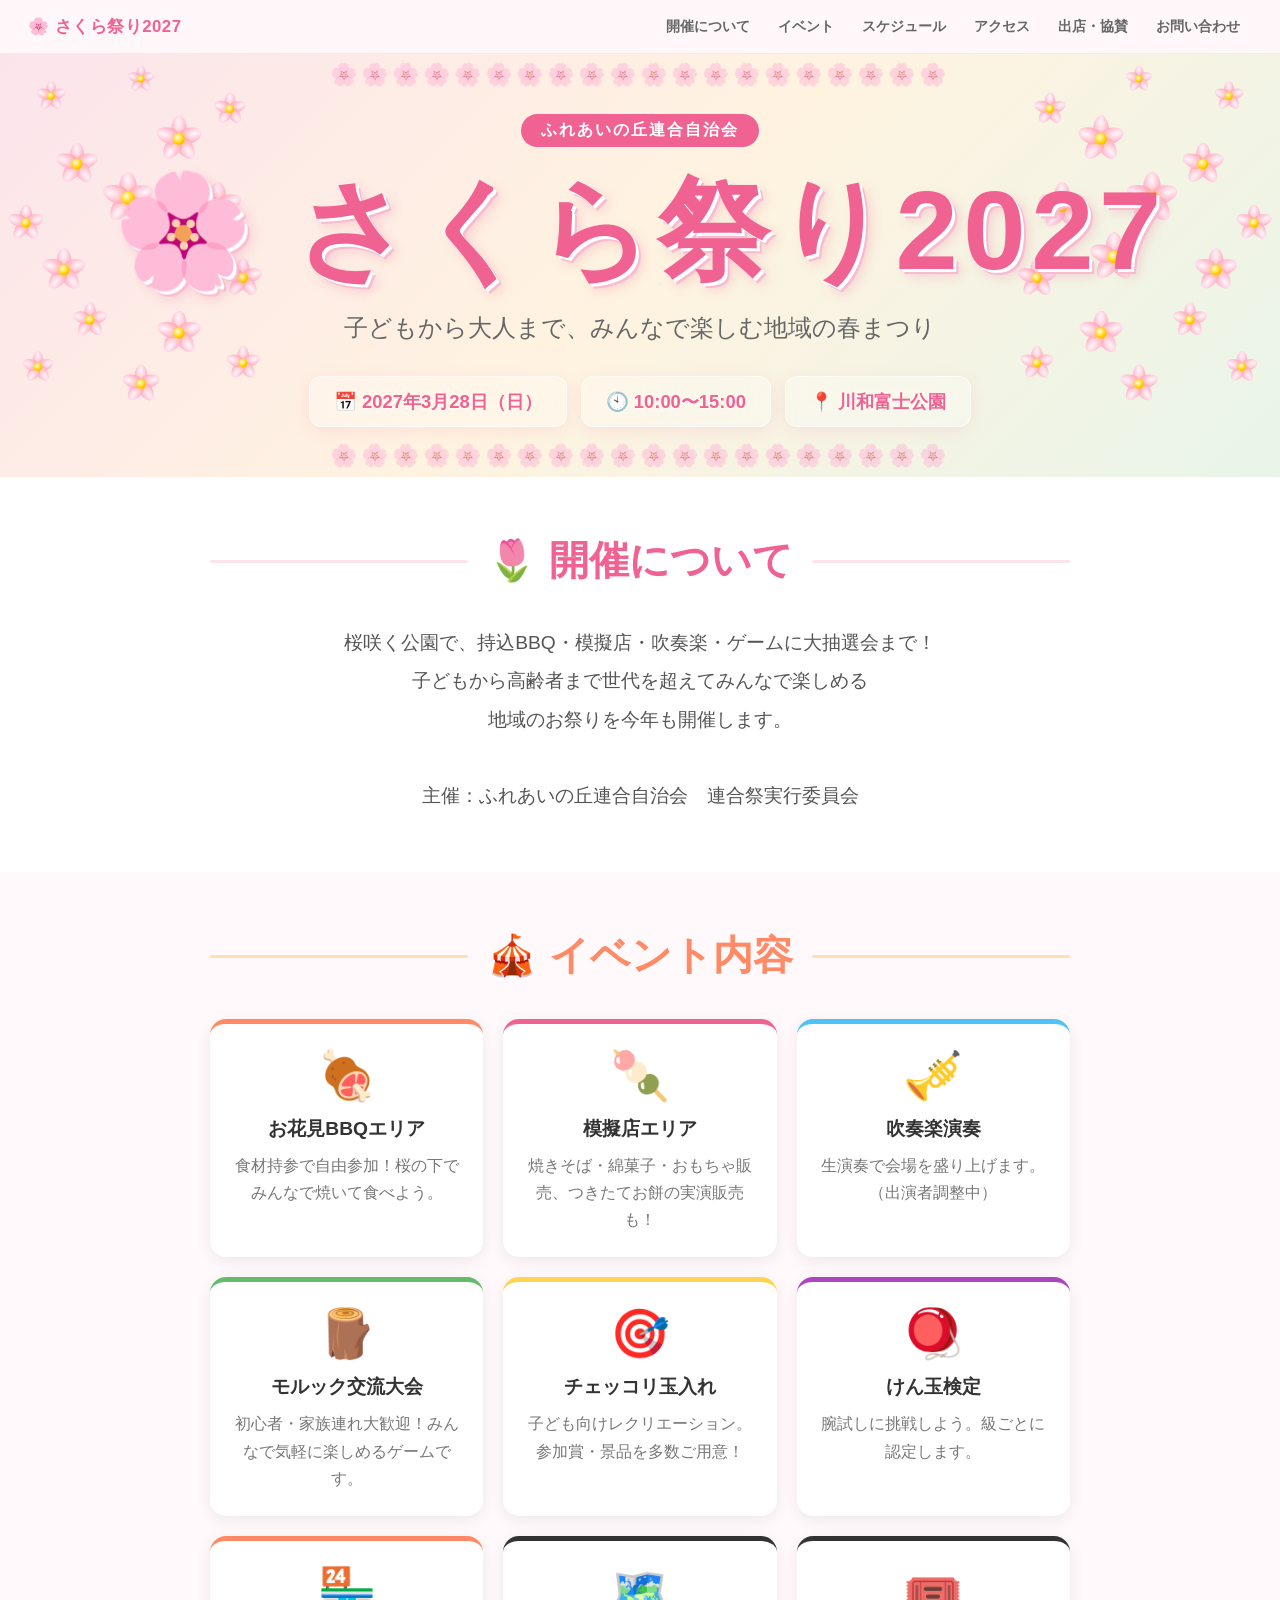
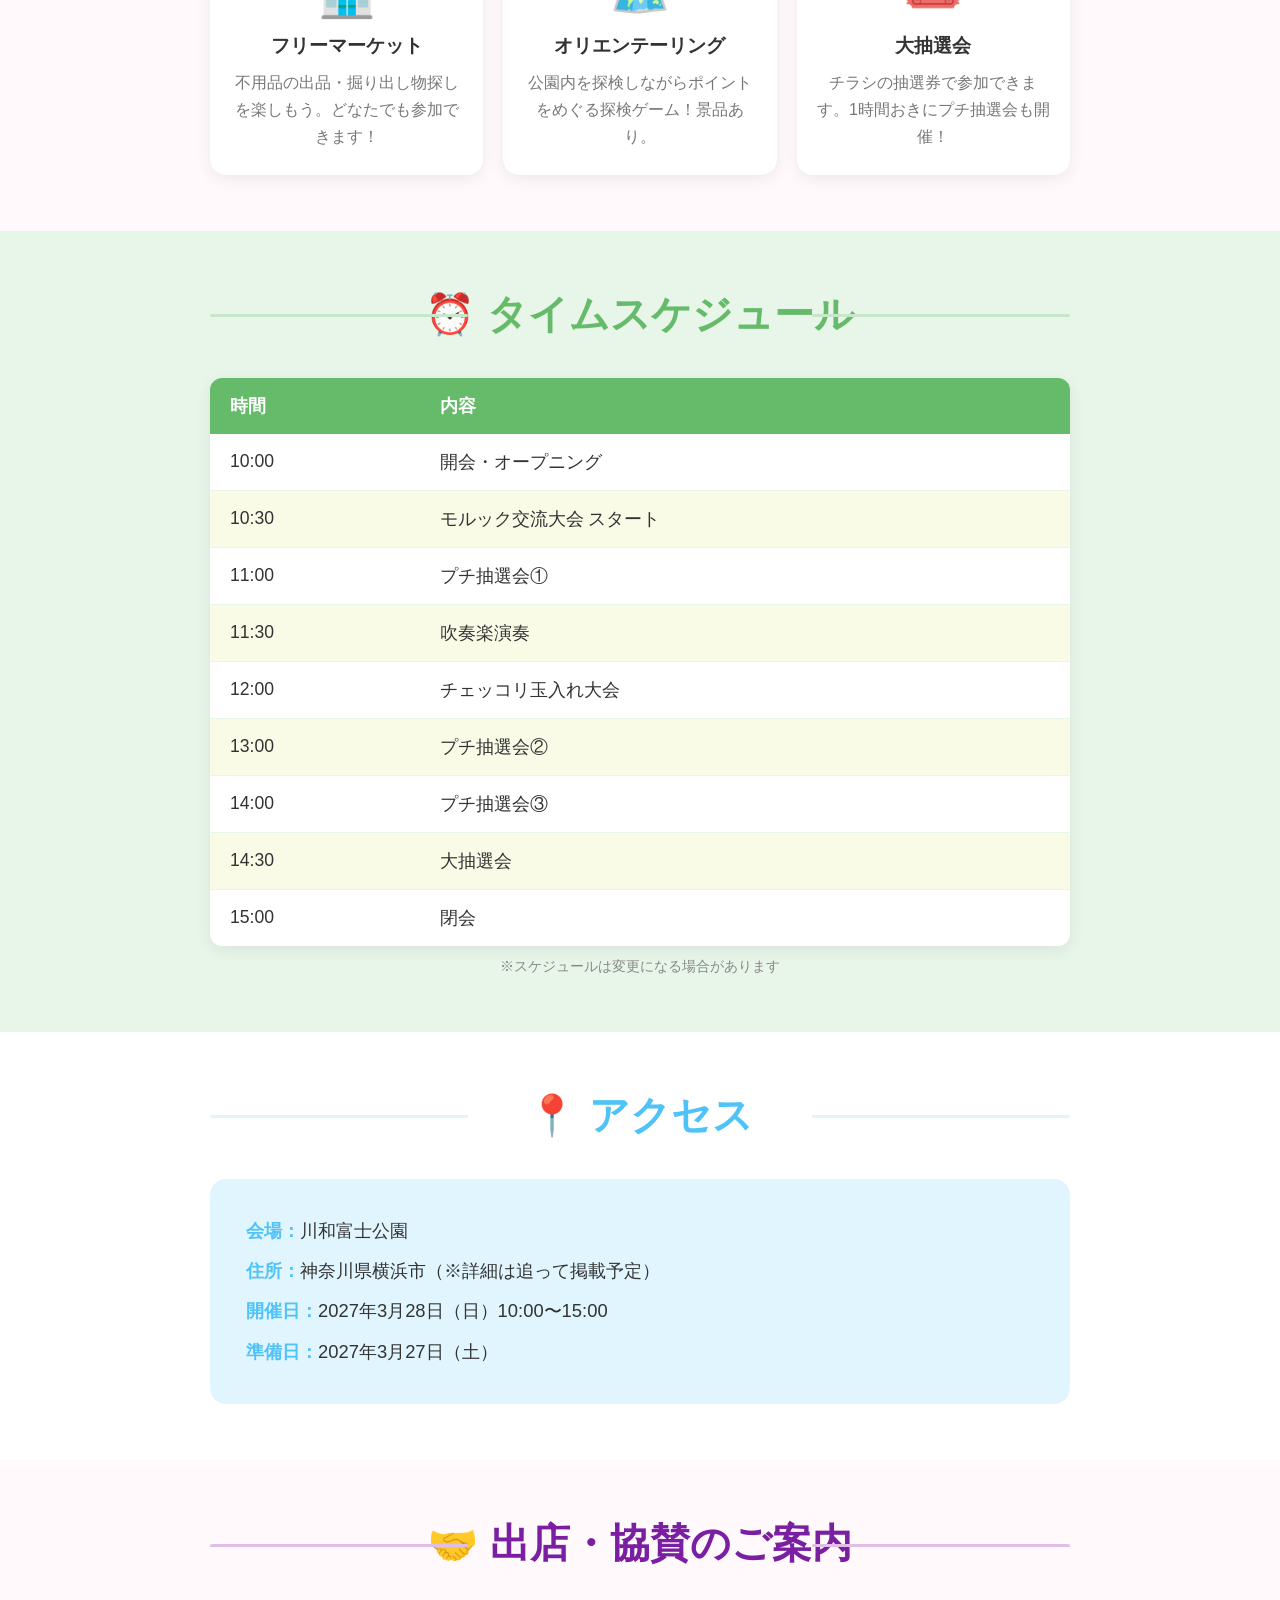
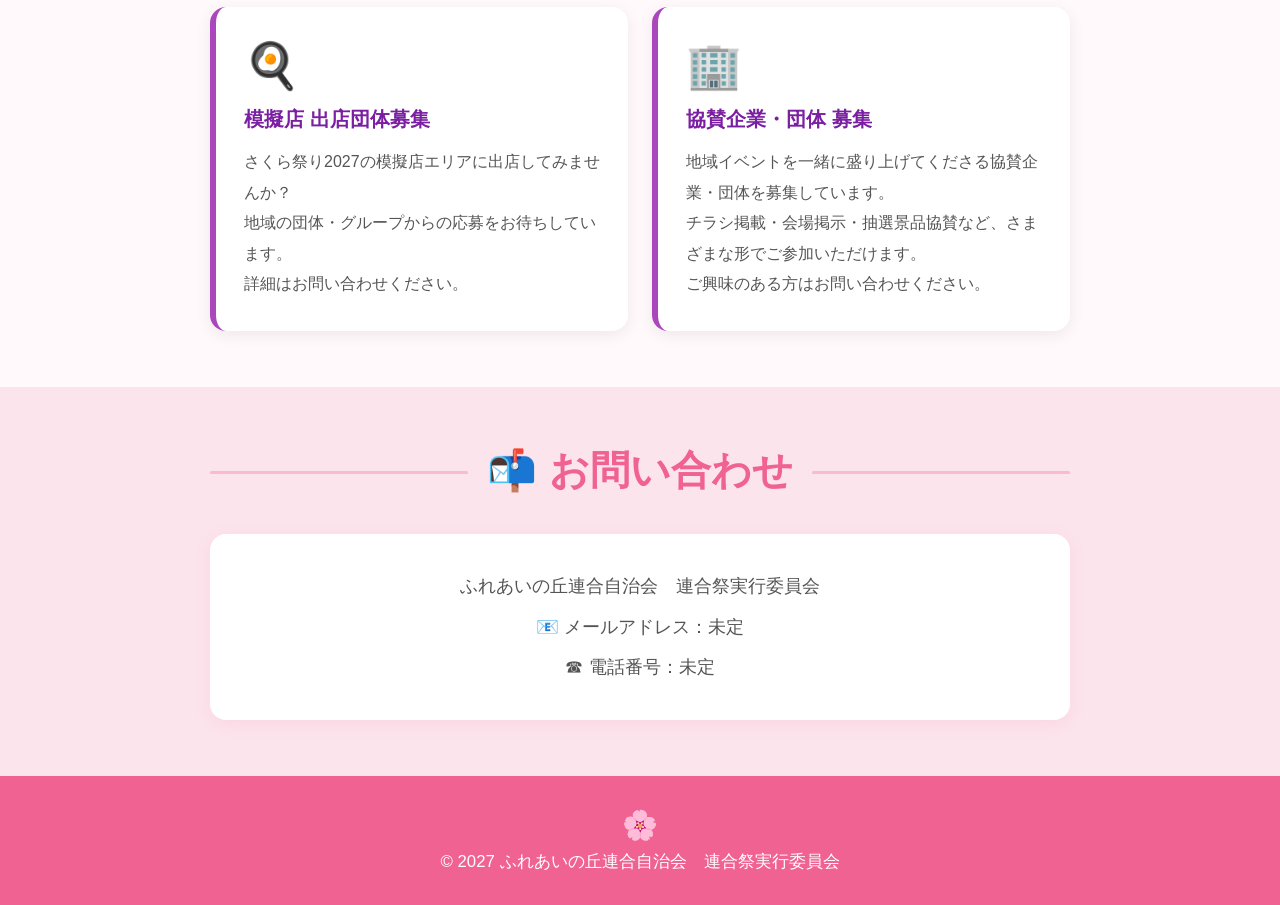
==== commit a36bc110: "ホームページブラッシュアップ：桜ブルームアニメーション・スクロールリビール・グラスモーフィズム・スティッキーナビ追加 Co-Authored-By: Claude Sonnet 4.6 <norepl" ====
--- a/index.html
+++ b/index.html
@@ -8,23 +8,38 @@
 </head>
 <body>
 
+<!-- STICKY NAV -->
+<nav class="site-nav">
+  <a class="nav-logo" href="#">🌸 さくら祭り2027</a>
+  <ul class="nav-links">
+    <li><a href="#about">開催について</a></li>
+    <li><a href="#program">イベント</a></li>
+    <li><a href="#schedule">スケジュール</a></li>
+    <li><a href="#access">アクセス</a></li>
+    <li><a href="#recruit">出店・協賛</a></li>
+    <li><a href="#contact">お問い合わせ</a></li>
+  </ul>
+</nav>
+
 <!-- HERO -->
 <header class="hero">
-  <div class="hero-badge">ふれあいの丘連合自治会</div>
-  <h1>🌸 さくら祭り2027</h1>
-  <p class="subtitle">子どもから大人まで、みんなで楽しむ地域の春まつり</p>
-  <div class="hero-info">
-    <div class="hero-info-item">📅 2027年3月28日（日）</div>
-    <div class="hero-info-item">🕙 10:00〜15:00</div>
-    <div class="hero-info-item">📍 川和富士公園</div>
+  <div class="hero-content">
+    <div class="hero-badge">ふれあいの丘連合自治会</div>
+    <h1>🌸 さくら祭り2027</h1>
+    <p class="subtitle">子どもから大人まで、みんなで楽しむ地域の春まつり</p>
+    <div class="hero-info">
+      <div class="hero-info-item">📅 2027年3月28日（日）</div>
+      <div class="hero-info-item">🕙 10:00〜15:00</div>
+      <div class="hero-info-item">📍 川和富士公園</div>
+    </div>
   </div>
 </header>
 
 <!-- ABOUT -->
-<div class="about-bg">
-  <section>
-    <h2 class="section-title"><span>🌷 開催について</span></h2>
-    <p class="about-text">
+<div class="about-bg" id="about">
+  <section>
+    <h2 class="section-title" data-reveal><span>🌷 開催について</span></h2>
+    <p class="about-text" data-reveal>
       桜咲く公園で、持込BBQ・模擬店・吹奏楽・ゲームに大抽選会まで！<br>
       子どもから高齢者まで世代を超えてみんなで楽しめる<br>
       地域のお祭りを今年も開催します。<br><br>
@@ -34,9 +49,9 @@
 </div>
 
 <!-- PROGRAM -->
-<div class="program-bg">
-  <section>
-    <h2 class="section-title"><span>🎪 イベント内容</span></h2>
+<div class="program-bg" id="program">
+  <section>
+    <h2 class="section-title" data-reveal><span>🎪 イベント内容</span></h2>
     <div class="program-grid">
 
       <div class="program-card">
@@ -98,10 +113,10 @@
 </div>
 
 <!-- SCHEDULE -->
-<div class="schedule-bg">
-  <section>
-    <h2 class="section-title"><span>⏰ タイムスケジュール</span></h2>
-    <table class="schedule-table">
+<div class="schedule-bg" id="schedule">
+  <section>
+    <h2 class="section-title" data-reveal><span>⏰ タイムスケジュール</span></h2>
+    <table class="schedule-table" data-reveal>
       <thead>
         <tr>
           <th>時間</th>
@@ -125,10 +140,10 @@
 </div>
 
 <!-- ACCESS -->
-<div class="access-bg">
-  <section>
-    <h2 class="section-title"><span>📍 アクセス</span></h2>
-    <div class="access-box">
+<div class="access-bg" id="access">
+  <section>
+    <h2 class="section-title" data-reveal><span>📍 アクセス</span></h2>
+    <div class="access-box" data-reveal>
       <strong>会場：</strong>川和富士公園<br>
       <strong>住所：</strong>神奈川県横浜市（※詳細は追って掲載予定）<br>
       <strong>開催日：</strong>2027年3月28日（日）10:00〜15:00<br>
@@ -138,9 +153,9 @@
 </div>
 
 <!-- RECRUIT -->
-<div class="recruit-bg">
-  <section>
-    <h2 class="section-title"><span>🤝 出店・協賛のご案内</span></h2>
+<div class="recruit-bg" id="recruit">
+  <section>
+    <h2 class="section-title" data-reveal><span>🤝 出店・協賛のご案内</span></h2>
     <div class="recruit-grid">
 
       <div class="recruit-card">
@@ -168,10 +183,10 @@
 </div>
 
 <!-- CONTACT -->
-<div class="contact-bg">
-  <section>
-    <h2 class="section-title"><span>📬 お問い合わせ</span></h2>
-    <div class="contact-box">
+<div class="contact-bg" id="contact">
+  <section>
+    <h2 class="section-title" data-reveal><span>📬 お問い合わせ</span></h2>
+    <div class="contact-box" data-reveal>
       <p>
         ふれあいの丘連合自治会　連合祭実行委員会<br>
         📧 メールアドレス：未定<br>
@@ -187,5 +202,124 @@
   <p>© 2027 ふれあいの丘連合自治会　連合祭実行委員会</p>
 </footer>
 
+<script>
+(function () {
+  // プログラム・協賛カードに data-reveal + 時差 transition-delay を付与
+  document.querySelectorAll('.program-grid, .recruit-grid').forEach(grid => {
+    [...grid.children].forEach((card, idx) => {
+      card.setAttribute('data-reveal', '');
+      card.style.transitionDelay = (idx * 0.09) + 's';
+    });
+  });
+
+  const obs = new IntersectionObserver((entries) => {
+    entries.forEach(e => {
+      if (!e.isIntersecting) return;
+      e.target.classList.add('is-visible');
+      obs.unobserve(e.target);
+    });
+  }, { threshold: 0.08, rootMargin: '0px 0px -30px 0px' });
+
+  document.querySelectorAll('[data-reveal]').forEach(el => obs.observe(el));
+
+  // ナビバー：スクロールで影を追加
+  const nav = document.querySelector('.site-nav');
+  window.addEventListener('scroll', () => {
+    nav.classList.toggle('scrolled', window.scrollY > 60);
+  }, { passive: true });
+})();
+</script>
+
+<script>
+(function () {
+  const hero = document.querySelector('.hero');
+  const CYCLE = 11000; // ms per bloom cycle
+
+  // 左クラスター (x: 2-20%) + 右クラスター (x: 80-98%) の2塊
+  const POSITIONS = [
+    // ── 左クラスター ──
+    { x: '4%',  y: '10%', sz: 0.58, d: 0.1 },
+    { x: '11%', y: '6%',  sz: 0.52, d: 0.3 },
+    { x: '18%', y: '13%', sz: 0.63, d: 0.0 },
+    { x: '6%',  y: '26%', sz: 0.82, d: 0.4 },
+    { x: '14%', y: '20%', sz: 0.90, d: 0.2 },
+    { x: '2%',  y: '40%', sz: 0.70, d: 0.6 },
+    { x: '10%', y: '34%', sz: 1.00, d: 0.3 },
+    { x: '17%', y: '36%', sz: 0.92, d: 0.5 },
+    { x: '5%',  y: '51%', sz: 0.84, d: 0.7 },
+    { x: '13%', y: '48%', sz: 0.96, d: 0.4 },
+    { x: '19%', y: '53%', sz: 0.76, d: 0.8 },
+    { x: '7%',  y: '63%', sz: 0.68, d: 0.9 },
+    { x: '14%', y: '66%', sz: 0.86, d: 0.6 },
+    { x: '3%',  y: '74%', sz: 0.62, d: 1.0 },
+    { x: '11%', y: '78%', sz: 0.74, d: 0.8 },
+    { x: '19%', y: '73%', sz: 0.66, d: 1.1 },
+    // ── 右クラスター ──
+    { x: '96%', y: '10%', sz: 0.58, d: 0.2 },
+    { x: '89%', y: '6%',  sz: 0.52, d: 0.0 },
+    { x: '82%', y: '13%', sz: 0.63, d: 0.4 },
+    { x: '94%', y: '26%', sz: 0.82, d: 0.1 },
+    { x: '86%', y: '20%', sz: 0.90, d: 0.5 },
+    { x: '98%', y: '40%', sz: 0.70, d: 0.3 },
+    { x: '90%', y: '34%', sz: 1.00, d: 0.6 },
+    { x: '83%', y: '36%', sz: 0.92, d: 0.2 },
+    { x: '95%', y: '51%', sz: 0.84, d: 0.8 },
+    { x: '87%', y: '48%', sz: 0.96, d: 0.4 },
+    { x: '81%', y: '53%', sz: 0.76, d: 0.7 },
+    { x: '93%', y: '63%', sz: 0.68, d: 0.5 },
+    { x: '86%', y: '66%', sz: 0.86, d: 0.9 },
+    { x: '97%', y: '74%', sz: 0.62, d: 0.6 },
+    { x: '89%', y: '78%', sz: 0.74, d: 1.0 },
+    { x: '81%', y: '73%', sz: 0.66, d: 0.8 },
+  ];
+
+  function makeBlossom({ x, y, sz, d }) {
+    const wrap = document.createElement('div');
+    wrap.className = 'blossom';
+    wrap.style.setProperty('--x', x);
+    wrap.style.setProperty('--y', y);
+    wrap.style.setProperty('--sz', sz);
+
+    // bud
+    const bud = document.createElement('div');
+    bud.className = 'bud';
+    bud.style.animationDelay = d + 's';
+    wrap.appendChild(bud);
+
+    // 5 petals (arms rotated 72° apart)
+    for (let i = 0; i < 5; i++) {
+      const arm = document.createElement('div');
+      arm.className = 'petal-arm';
+      arm.style.transform = `rotate(${i * 72}deg)`;
+      const shape = document.createElement('div');
+      shape.className = 'petal-shape';
+      shape.style.animationDelay = (d + 0.22 + i * 0.08) + 's';
+      arm.appendChild(shape);
+      wrap.appendChild(arm);
+    }
+
+    // stamen (centre)
+    const stamen = document.createElement('div');
+    stamen.className = 'stamen';
+    stamen.style.animationDelay = (d + 0.88) + 's';
+    wrap.appendChild(stamen);
+
+    return wrap;
+  }
+
+  function runCycle() {
+    const layer = document.createElement('div');
+    layer.className = 'sakura-layer';
+    POSITIONS.forEach(p => layer.appendChild(makeBlossom(p)));
+    hero.prepend(layer);
+
+    // fade out whole layer before next cycle
+    setTimeout(() => { layer.style.transition = 'opacity 0.8s'; layer.style.opacity = '0'; }, CYCLE - 900);
+    setTimeout(() => { layer.remove(); runCycle(); }, CYCLE);
+  }
+
+  runCycle();
+})();
+</script>
 </body>
 </html>
--- a/style.css
+++ b/style.css
@@ -10,11 +10,71 @@
 
 * { box-sizing: border-box; margin: 0; padding: 0; }
 
+html { scroll-behavior: smooth; }
+
+/* セクションがナビに隠れないようオフセット */
+[id] { scroll-margin-top: 58px; }
+
 body {
   font-family: 'Hiragino Kaku Gothic ProN', 'Meiryo', sans-serif;
   color: var(--text);
   background: #fff9fb;
   overflow-x: hidden;
+}
+
+/* ===== STICKY NAV ===== */
+.site-nav {
+  position: sticky;
+  top: 0;
+  z-index: 100;
+  display: flex;
+  align-items: center;
+  justify-content: space-between;
+  padding: 0 28px;
+  height: 54px;
+  background: rgba(255, 245, 248, 0.50);
+  backdrop-filter: blur(14px);
+  -webkit-backdrop-filter: blur(14px);
+  border-bottom: 1px solid rgba(240, 98, 146, 0.12);
+  transition: background 0.3s, box-shadow 0.3s;
+}
+
+.site-nav.scrolled {
+  background: rgba(255, 245, 248, 0.88);
+  box-shadow: 0 2px 14px rgba(240, 98, 146, 0.10);
+}
+
+.nav-logo {
+  font-size: 1.05rem;
+  font-weight: 900;
+  color: var(--pink);
+  text-decoration: none;
+  white-space: nowrap;
+  letter-spacing: 0.03em;
+}
+
+.nav-links {
+  display: flex;
+  gap: 4px;
+  list-style: none;
+  flex-wrap: wrap;
+  justify-content: flex-end;
+}
+
+.nav-links a {
+  text-decoration: none;
+  color: #666;
+  font-size: 0.88rem;
+  font-weight: bold;
+  padding: 5px 12px;
+  border-radius: 20px;
+  transition: background 0.2s, color 0.2s;
+  white-space: nowrap;
+}
+
+.nav-links a:hover {
+  background: var(--pink-l);
+  color: var(--pink);
 }
 
 /* ===== HERO ===== */
@@ -45,6 +105,12 @@
   font-size: 22px;
   letter-spacing: 4px;
   opacity: 0.55;
+}
+
+/* ===== HERO CONTENT (above petals) ===== */
+.hero-content {
+  position: relative;
+  z-index: 3;
 }
 
 .hero-badge {
@@ -83,13 +149,17 @@
 }
 
 .hero-info-item {
-  background: #fff;
-  border: 2px solid var(--pink);
+  background: rgba(255, 255, 255, 0.28);
+  border: 1.5px solid rgba(255, 255, 255, 0.6);
   border-radius: 12px;
   padding: 12px 24px;
   font-size: 1.15rem;
   font-weight: bold;
   color: var(--pink);
+  backdrop-filter: blur(12px);
+  -webkit-backdrop-filter: blur(12px);
+  box-shadow: 0 4px 16px rgba(240, 98, 146, 0.12);
+  text-shadow: 0 1px 2px rgba(255,255,255,0.6);
 }
 
 /* ===== SECTION BASE ===== */
@@ -273,3 +343,110 @@
 }
 
 footer .footer-emoji { font-size: 1.8rem; margin-bottom: 8px; }
+
+/* ===== SAKURA BLOOM ANIMATION ===== */
+.sakura-layer {
+  position: absolute;
+  inset: 0;
+  pointer-events: none;
+  z-index: 1;
+}
+
+/* ── blossom container ── */
+.blossom {
+  position: absolute;
+  left: var(--x);
+  top:  var(--y);
+  width: 56px;
+  height: 56px;
+  transform: translate(-50%, -50%) scale(var(--sz, 1));
+}
+
+/* ── bud: teardrop that fades as petals open ── */
+.bud {
+  position: absolute;
+  top: 50%;
+  left: 50%;
+  width: 12px;
+  height: 19px;
+  background: linear-gradient(168deg, #ffd6e2 0%, #ff8fab 62%, #c94068 100%);
+  border-radius: 50% 50% 42% 42% / 58% 58% 42% 42%;
+  transform: translate(-50%, -58%);
+  animation: bud-fade 0.5s ease-in forwards;
+}
+
+@keyframes bud-fade {
+  0%   { transform: translate(-50%, -58%) scale(1);    opacity: 1; }
+  100% { transform: translate(-50%, -58%) scale(0.08); opacity: 0; }
+}
+
+/* ── petal arm: one per petal, rotated around blossom centre ── */
+.petal-arm {
+  position: absolute;
+  top: 50%;
+  left: 50%;
+  width: 0;
+  height: 0;
+  transform-origin: 0 0;
+}
+
+/* ── petal shape: grows outward from centre ── */
+.petal-shape {
+  position: absolute;
+  width: 18px;
+  height: 26px;
+  left: -9px;
+  top: -26px;
+  background: radial-gradient(ellipse at 48% 30%,
+    #fff8fa 0%, #ffd0df 38%, #ffb3c6 68%, #ff8fab 100%);
+  border-radius: 52% 48% 48% 52% / 64% 64% 36% 36%;
+  transform-origin: 50% 100%;
+  transform: scaleX(0.05) scaleY(0);
+  animation: petal-open 0.8s ease-out forwards;
+}
+
+@keyframes petal-open {
+  0%   { transform: scaleX(0.05) scaleY(0); }
+  28%  { transform: scaleX(0.65) scaleY(0.32); }
+  62%  { transform: scaleX(1.14) scaleY(0.87); }
+  82%  { transform: scaleX(1.05) scaleY(1.04); }
+  100% { transform: scaleX(1)    scaleY(1); }
+}
+
+/* ── stamen: golden centre appears last ── */
+.stamen {
+  position: absolute;
+  top: 50%;
+  left: 50%;
+  width: 13px;
+  height: 13px;
+  background: radial-gradient(circle at 38% 36%, #fffde7, #ffd600 52%, #ff8f00);
+  border-radius: 50%;
+  transform: translate(-50%, -50%) scale(0);
+  z-index: 2;
+  box-shadow: 0 0 6px rgba(255, 195, 0, 0.6);
+  animation: stamen-pop 0.35s ease-out forwards;
+}
+
+@keyframes stamen-pop {
+  0%   { transform: translate(-50%, -50%) scale(0); }
+  68%  { transform: translate(-50%, -50%) scale(1.28); }
+  100% { transform: translate(-50%, -50%) scale(1); }
+}
+
+/* ===== SCROLL REVEAL ===== */
+[data-reveal] {
+  opacity: 0;
+  transform: translateY(32px);
+  transition: opacity 0.65s ease, transform 0.65s ease;
+}
+
+[data-reveal].is-visible {
+  opacity: 1;
+  transform: translateY(0);
+}
+
+/* セクションタイトルは少し長めにゆっくり */
+h2[data-reveal] {
+  transition-duration: 0.8s;
+}
